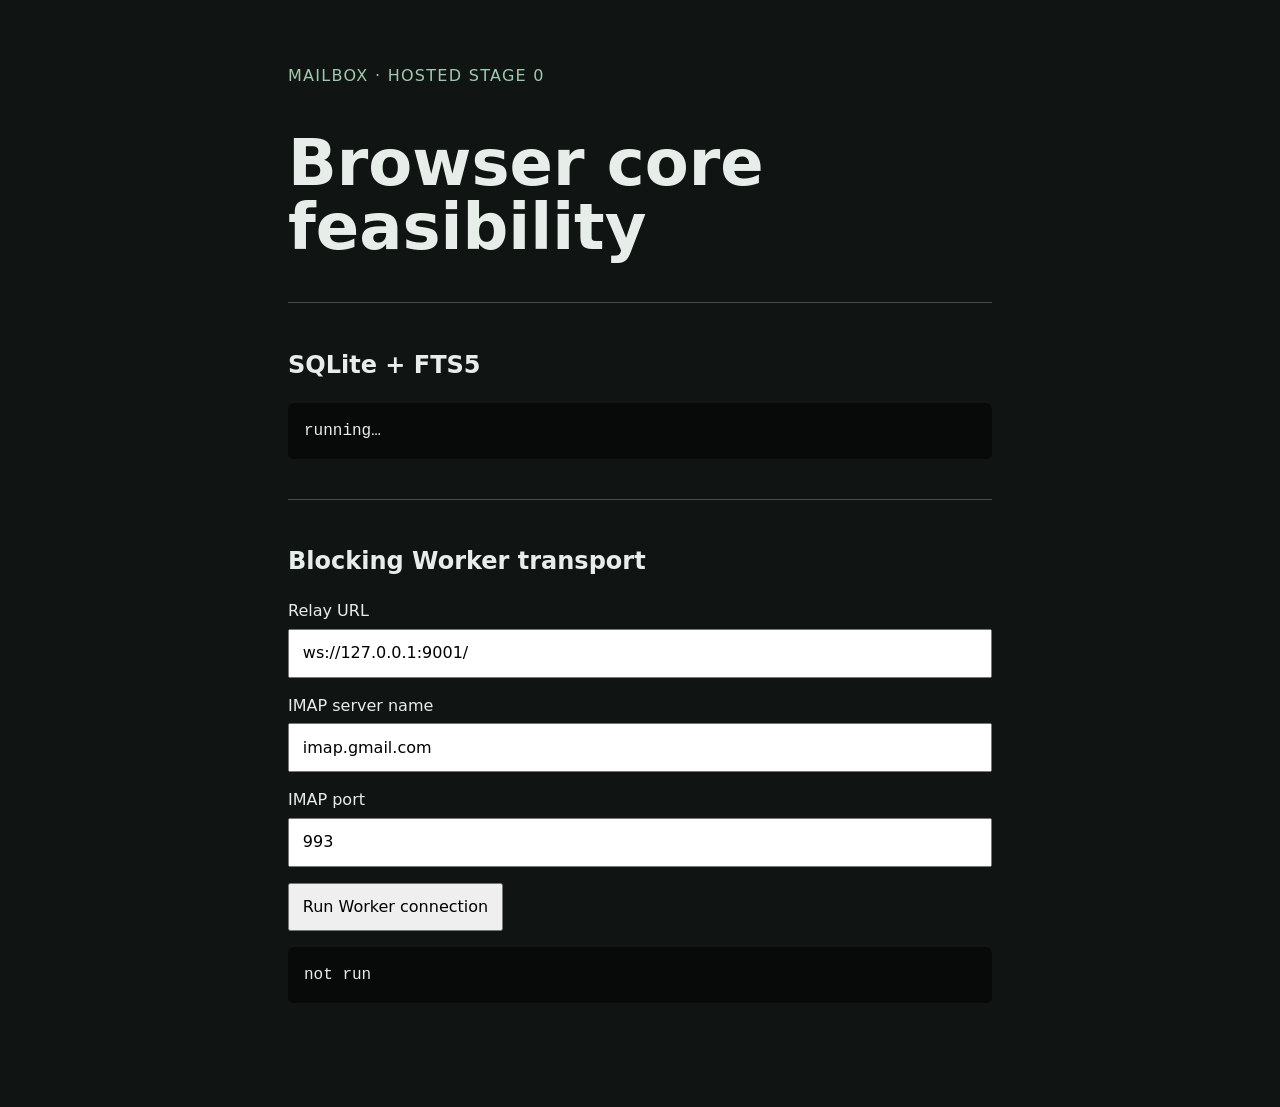
==== crates/mailbox-wasm/web/index.html @ 30568cfe "Add hosted browser feasibility and worker transport" ====
<!doctype html>
<html lang="en">
  <head>
    <meta charset="utf-8">
    <meta name="viewport" content="width=device-width, initial-scale=1">
    <title>mailbox hosted feasibility</title>
    <link rel="stylesheet" href="style.css">
  </head>
  <body>
    <main>
      <p class="eyebrow">mailbox · hosted Stage 0</p>
      <h1>Browser core feasibility</h1>
      <section>
        <h2>SQLite + FTS5</h2>
        <pre id="l0">running…</pre>
      </section>
      <section>
        <h2>Blocking Worker transport</h2>
        <form id="tls-form">
          <label>Relay URL <input id="relay" value="ws://127.0.0.1:9001/" required></label>
          <label>IMAP server name <input id="host" value="imap.gmail.com" required></label>
          <label>IMAP port <input id="port" type="number" value="993" required></label>
          <button>Run Worker connection</button>
        </form>
        <pre id="tls">not run</pre>
      </section>
    </main>
    <script type="module" src="app.js"></script>
  </body>
</html>
---- crates/mailbox-wasm/web/style.css ----
:root { color-scheme: light dark; font: 16px/1.5 system-ui, sans-serif; }
body { margin: 0; background: #101513; color: #e7eee9; }
main { width: min(44rem, calc(100% - 2rem)); margin: 4rem auto; }
.eyebrow { color: #9fcaae; letter-spacing: .08em; text-transform: uppercase; }
h1 { font-size: clamp(2rem, 6vw, 4rem); line-height: 1; }
section { border-top: 1px solid #415047; padding: 1.5rem 0; }
form { display: grid; gap: 1rem; }
label { display: grid; gap: .35rem; }
input, button { box-sizing: border-box; font: inherit; padding: .65rem .8rem; }
button { width: fit-content; cursor: pointer; }
pre { padding: 1rem; overflow: auto; background: #070a09; border-radius: .35rem; }
pre[data-ok="true"] { border-left: .3rem solid #67d391; }
pre[data-ok="false"] { border-left: .3rem solid #eb6f6f; }
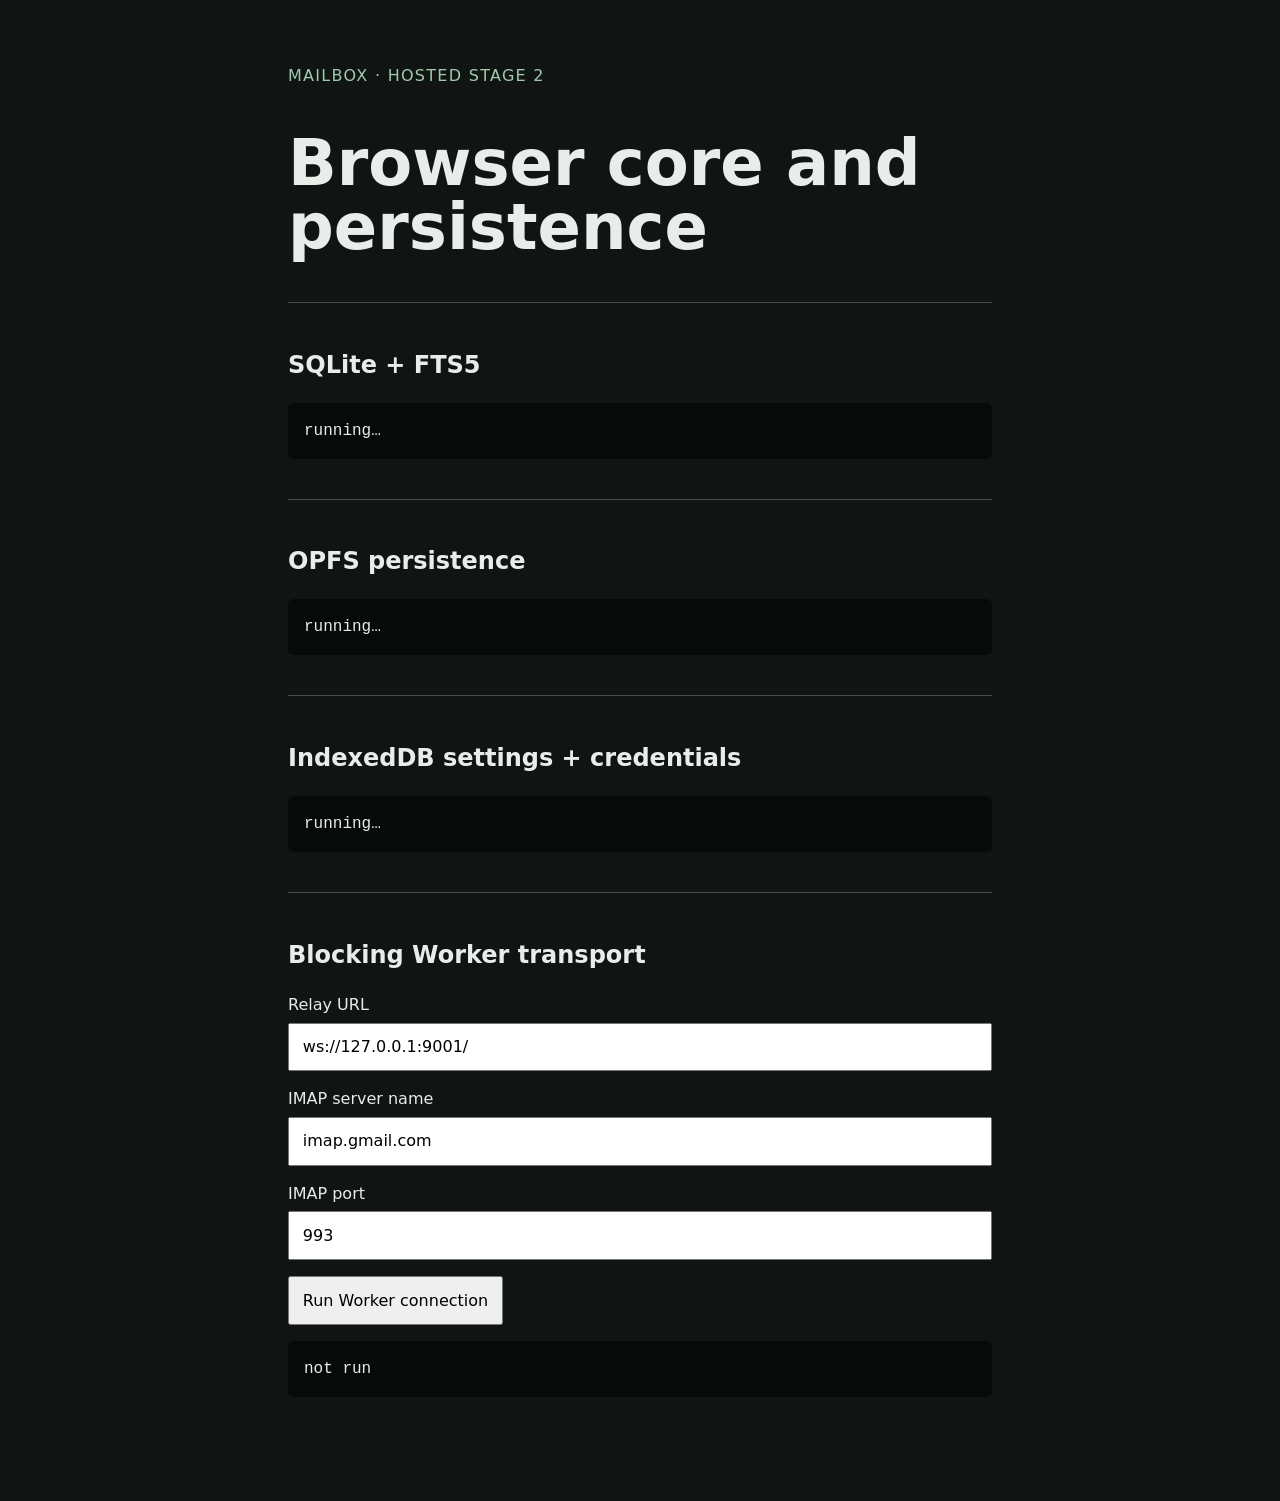
==== commit 226367d7: "Add hosted browser storage seam" ====
--- a/crates/mailbox-wasm/web/index.html
+++ b/crates/mailbox-wasm/web/index.html
@@ -8,11 +8,19 @@
   </head>
   <body>
     <main>
-      <p class="eyebrow">mailbox · hosted Stage 0</p>
-      <h1>Browser core feasibility</h1>
+      <p class="eyebrow">mailbox · hosted Stage 2</p>
+      <h1>Browser core and persistence</h1>
       <section>
         <h2>SQLite + FTS5</h2>
         <pre id="l0">running…</pre>
+      </section>
+      <section>
+        <h2>OPFS persistence</h2>
+        <pre id="storage">running…</pre>
+      </section>
+      <section>
+        <h2>IndexedDB settings + credentials</h2>
+        <pre id="settings">running…</pre>
       </section>
       <section>
         <h2>Blocking Worker transport</h2>
